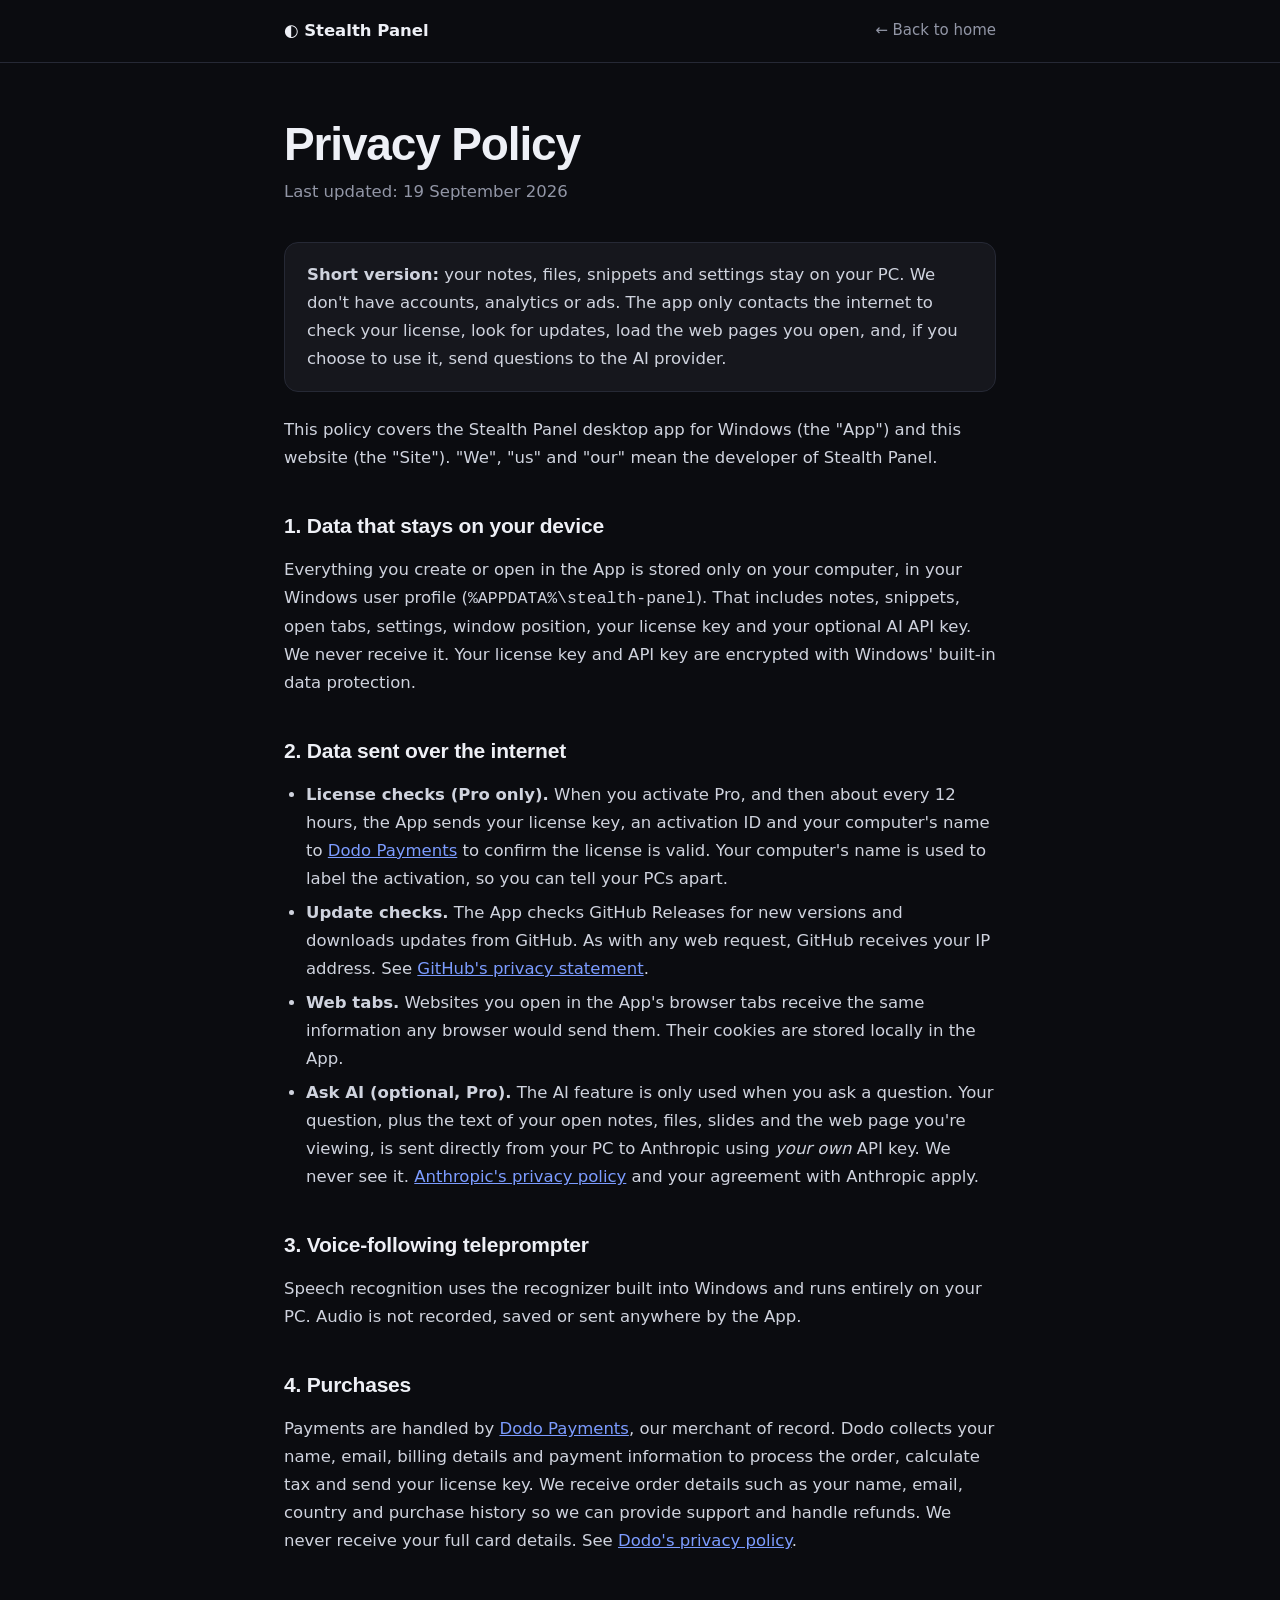
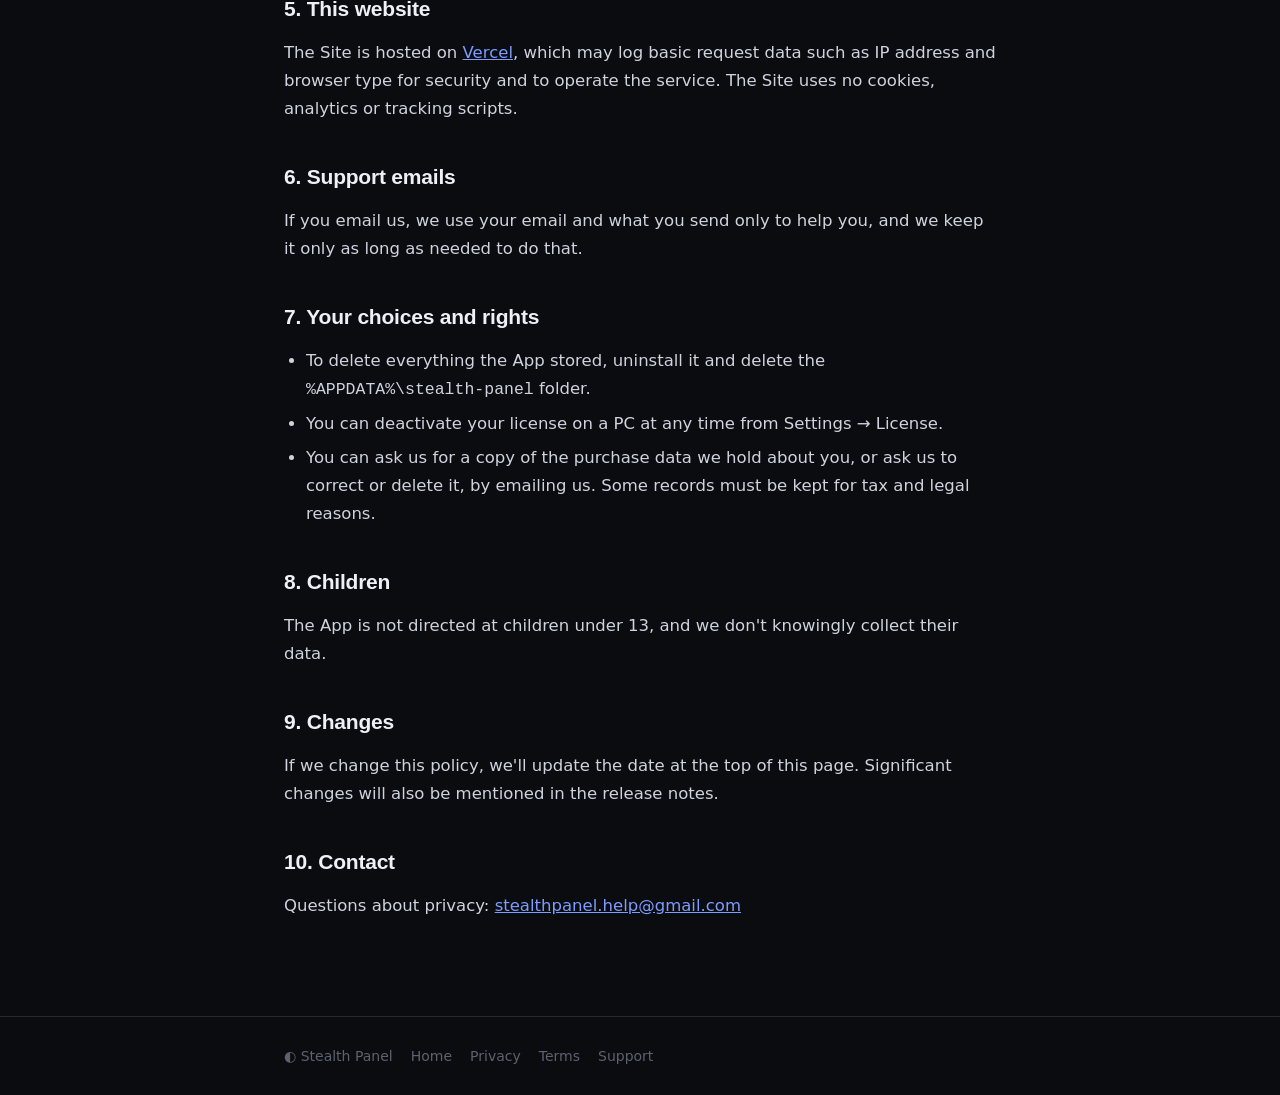
==== privacy.html @ d2cb4503 "Update site" ====
<!doctype html>
<html lang="en">
<head>
<meta charset="utf-8">
<meta name="viewport" content="width=device-width, initial-scale=1">
<title>Privacy Policy — Stealth Panel</title>
<meta name="description" content="How Stealth Panel handles your data: notes stay on your PC.">
<link rel="icon" href="data:image/svg+xml,<svg xmlns='http://www.w3.org/2000/svg' viewBox='0 0 100 100'><text y='.9em' font-size='90'>◐</text></svg>">
<link rel="stylesheet" href="legal.css">
</head>
<body>
<nav><div><a href="/">◐ Stealth Panel</a><a class="back" href="/">← Back to home</a></div></nav>
<main>
<h1>Privacy Policy</h1>
<p class="updated">Last updated: 19 September 2026</p>

<div class="box"><p><strong>Short version:</strong> your notes, files, snippets and settings stay on your PC. We don't have accounts, analytics or ads. The app only contacts the internet to check your license, look for updates, load the web pages you open, and, if you choose to use it, send questions to the AI provider.</p></div>

<p>This policy covers the Stealth Panel desktop app for Windows (the "App") and this website (the "Site"). "We", "us" and "our" mean the developer of Stealth Panel.</p>

<h2>1. Data that stays on your device</h2>
<p>Everything you create or open in the App is stored only on your computer, in your Windows user profile (<code>%APPDATA%\stealth-panel</code>). That includes notes, snippets, open tabs, settings, window position, your license key and your optional AI API key. We never receive it. Your license key and API key are encrypted with Windows' built-in data protection.</p>

<h2>2. Data sent over the internet</h2>
<ul>
  <li><strong>License checks (Pro only).</strong> When you activate Pro, and then about every 12 hours, the App sends your license key, an activation ID and your computer's name to <a href="https://dodopayments.com/privacy-policy" rel="noopener">Dodo Payments</a> to confirm the license is valid. Your computer's name is used to label the activation, so you can tell your PCs apart.</li>
  <li><strong>Update checks.</strong> The App checks GitHub Releases for new versions and downloads updates from GitHub. As with any web request, GitHub receives your IP address. See <a href="https://docs.github.com/site-policy/privacy-policies/github-general-privacy-statement" rel="noopener">GitHub's privacy statement</a>.</li>
  <li><strong>Web tabs.</strong> Websites you open in the App's browser tabs receive the same information any browser would send them. Their cookies are stored locally in the App.</li>
  <li><strong>Ask AI (optional, Pro).</strong> The AI feature is only used when you ask a question. Your question, plus the text of your open notes, files, slides and the web page you're viewing, is sent directly from your PC to Anthropic using <em>your own</em> API key. We never see it. <a href="https://www.anthropic.com/legal/privacy" rel="noopener">Anthropic's privacy policy</a> and your agreement with Anthropic apply.</li>
</ul>

<h2>3. Voice-following teleprompter</h2>
<p>Speech recognition uses the recognizer built into Windows and runs entirely on your PC. Audio is not recorded, saved or sent anywhere by the App.</p>

<h2>4. Purchases</h2>
<p>Payments are handled by <a href="https://dodopayments.com" rel="noopener">Dodo Payments</a>, our merchant of record. Dodo collects your name, email, billing details and payment information to process the order, calculate tax and send your license key. We receive order details such as your name, email, country and purchase history so we can provide support and handle refunds. We never receive your full card details. See <a href="https://dodopayments.com/privacy-policy" rel="noopener">Dodo's privacy policy</a>.</p>

<h2>5. This website</h2>
<p>The Site is hosted on <a href="https://vercel.com/legal/privacy-policy" rel="noopener">Vercel</a>, which may log basic request data such as IP address and browser type for security and to operate the service. The Site uses no cookies, analytics or tracking scripts.</p>

<h2>6. Support emails</h2>
<p>If you email us, we use your email and what you send only to help you, and we keep it only as long as needed to do that.</p>

<h2>7. Your choices and rights</h2>
<ul>
  <li>To delete everything the App stored, uninstall it and delete the <code>%APPDATA%\stealth-panel</code> folder.</li>
  <li>You can deactivate your license on a PC at any time from Settings → License.</li>
  <li>You can ask us for a copy of the purchase data we hold about you, or ask us to correct or delete it, by emailing us. Some records must be kept for tax and legal reasons.</li>
</ul>

<h2>8. Children</h2>
<p>The App is not directed at children under 13, and we don't knowingly collect their data.</p>

<h2>9. Changes</h2>
<p>If we change this policy, we'll update the date at the top of this page. Significant changes will also be mentioned in the release notes.</p>

<h2>10. Contact</h2>
<p>Questions about privacy: <a href="mailto:stealthpanel.help@gmail.com">stealthpanel.help@gmail.com</a></p>
</main>
<footer><div>◐ Stealth Panel<a href="/">Home</a><a href="/privacy.html">Privacy</a><a href="/terms.html">Terms</a><a href="mailto:stealthpanel.help@gmail.com">Support</a></div></footer>
</body>
</html>
---- legal.css ----
:root { --bg:#0b0c10; --surface:#16171d; --line:#262935; --text:#eef0f6; --dim:#9296a6; --accent:#7c9cff; --pink:#f472b6; }
* { box-sizing:border-box; }
body { margin:0; background:var(--bg); color:var(--text); font:16.5px/1.7 "Segoe UI Variable Text","Segoe UI",-apple-system,system-ui,sans-serif; -webkit-font-smoothing:antialiased; }
nav { border-bottom:1px solid var(--line); }
nav div, main, footer div { max-width:760px; margin:0 auto; padding:0 24px; }
nav div { display:flex; align-items:center; height:62px; gap:20px; }
nav a { color:var(--text); text-decoration:none; font-weight:700; }
nav a.back { margin-left:auto; font-weight:400; color:var(--dim); font-size:15px; }
main { padding-top:56px; padding-bottom:80px; }
h1 { font:700 clamp(34px,6vw,46px)/1.1 "Segoe UI Variable Display","Segoe UI",sans-serif; letter-spacing:-.025em; margin:0 0 8px; }
.updated { color:var(--dim); margin:0 0 36px; }
h2 { font:650 21px/1.3 "Segoe UI Variable Display","Segoe UI",sans-serif; margin:40px 0 10px; letter-spacing:-.01em; }
p, li { color:#cfd3de; }
a { color:var(--accent); }
ul { padding-left:22px; } li { margin:6px 0; }
.box { background:var(--surface); border:1px solid var(--line); border-radius:14px; padding:18px 22px; margin:24px 0; }
.box p { margin:0; }
footer { border-top:1px solid var(--line); padding:28px 0; color:#5d6170; font-size:14px; }
footer a { color:#5d6170; margin-left:18px; text-decoration:none; } footer a:hover { color:var(--text); }
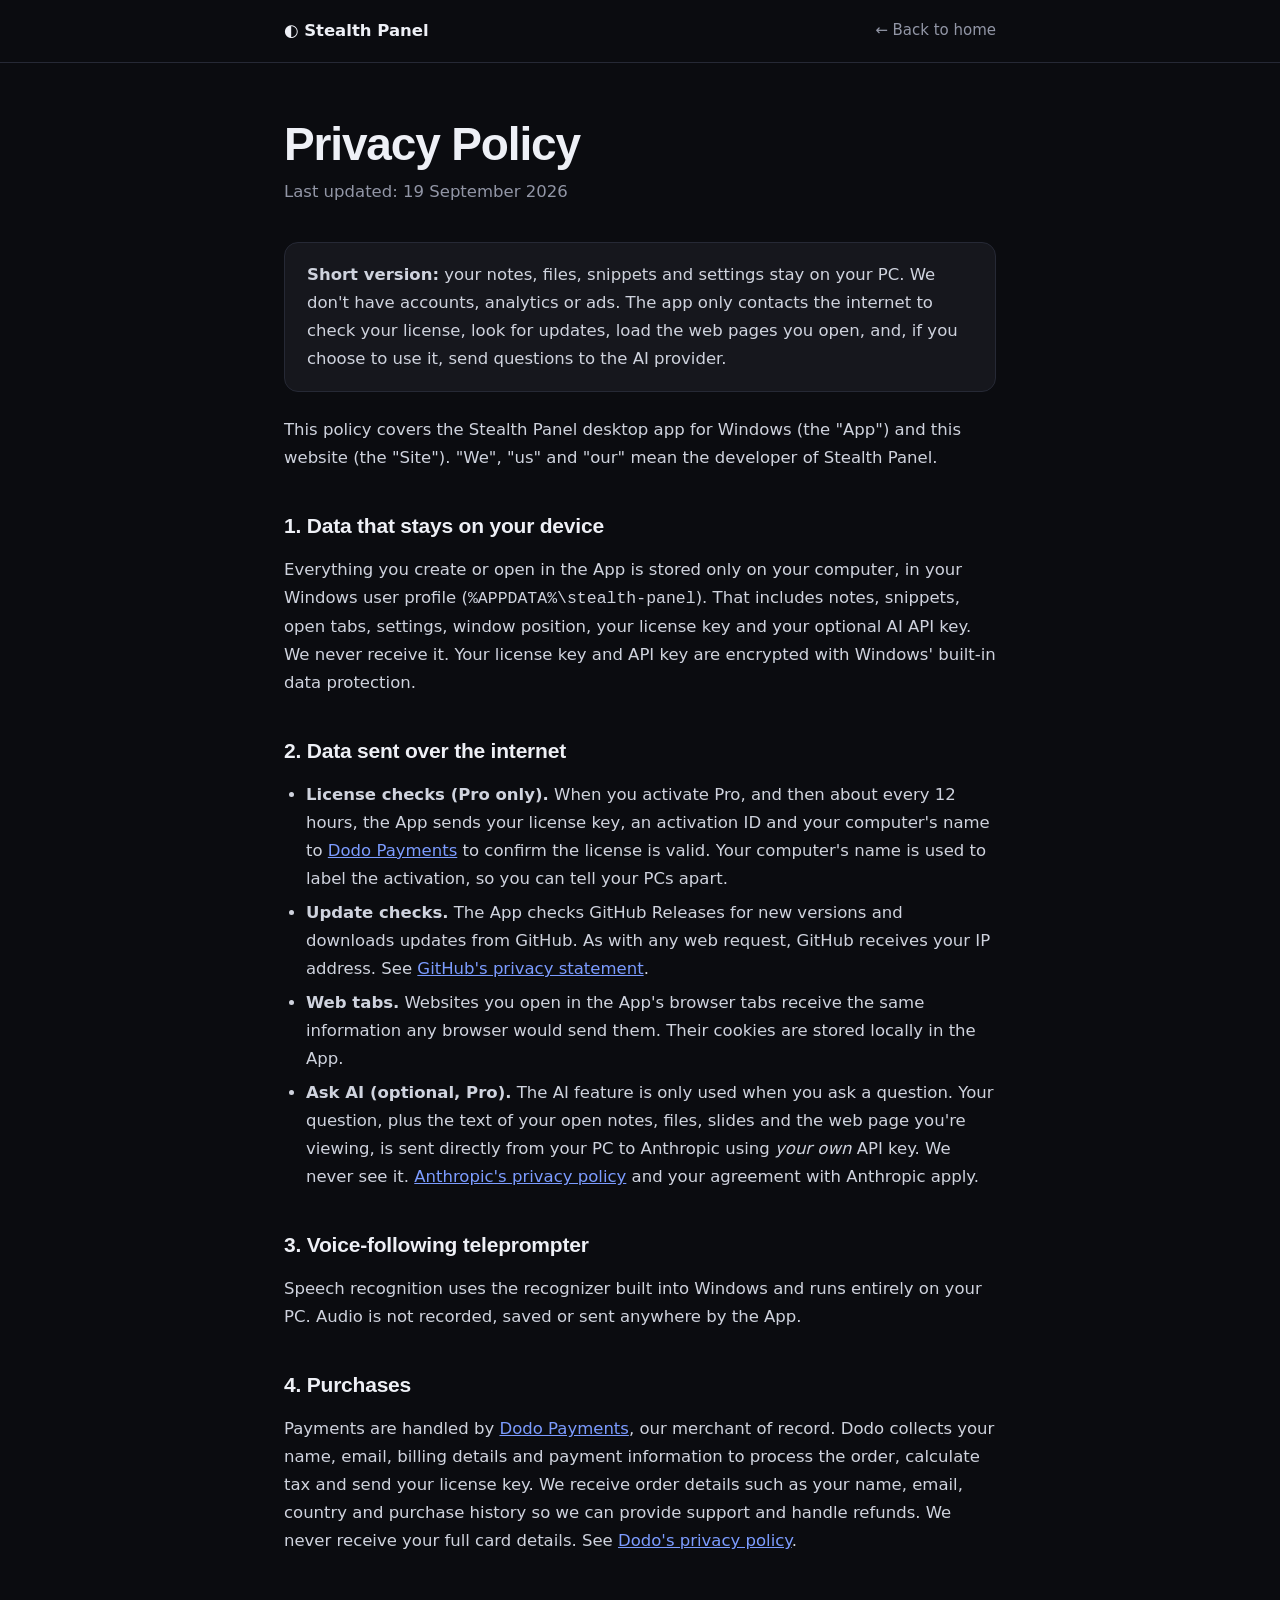
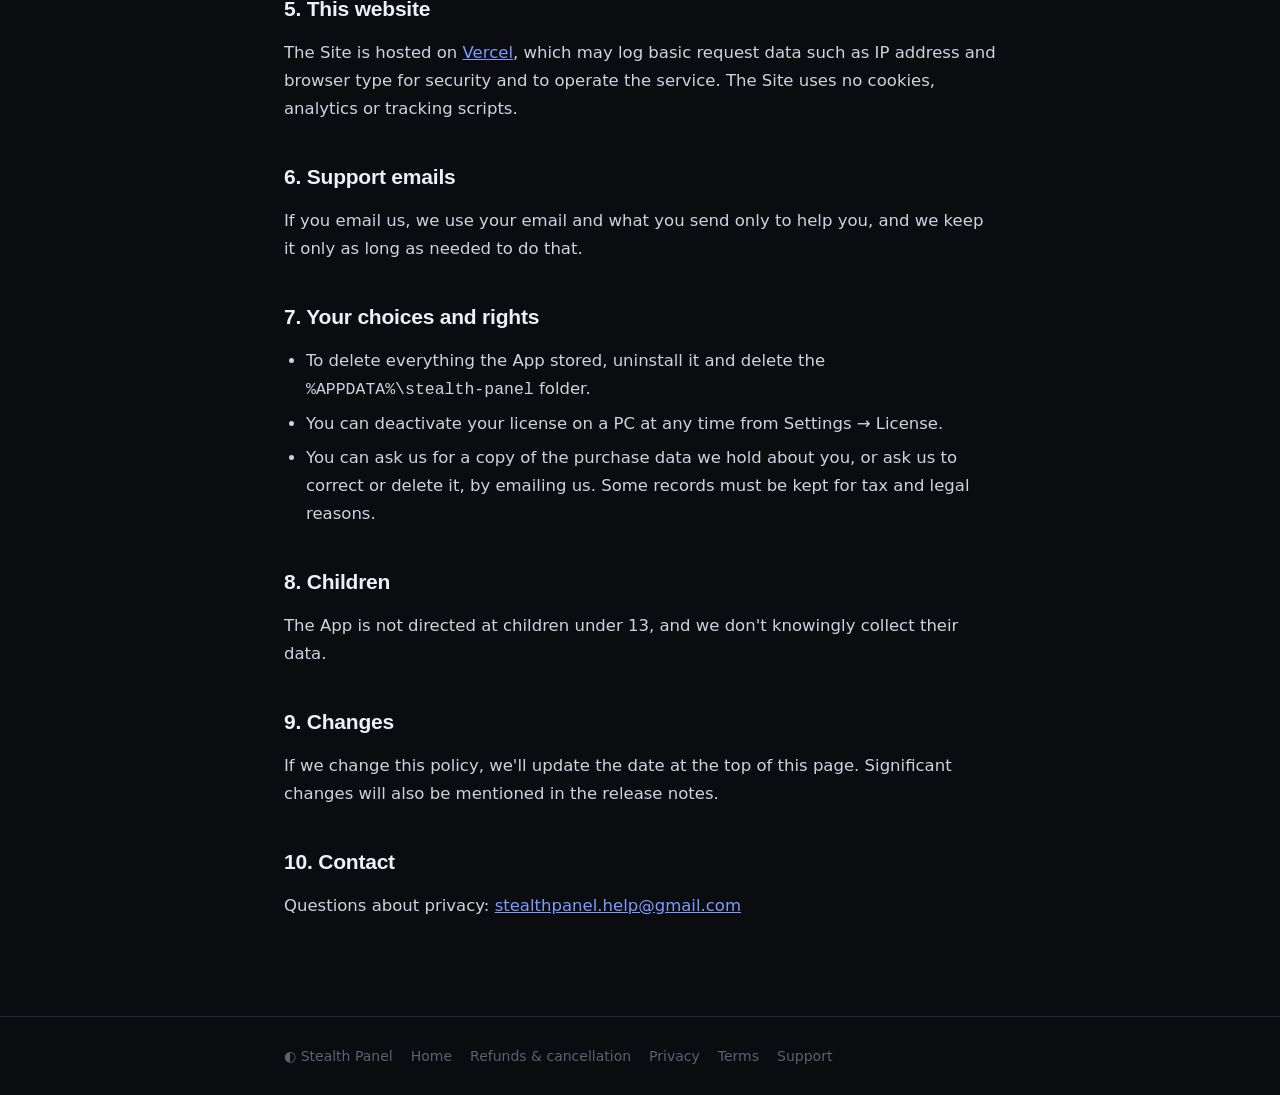
==== commit 2156f5bf: "Update site" ====
--- a/privacy.html
+++ b/privacy.html
@@ -57,6 +57,6 @@
 <h2>10. Contact</h2>
 <p>Questions about privacy: <a href="mailto:stealthpanel.help@gmail.com">stealthpanel.help@gmail.com</a></p>
 </main>
-<footer><div>◐ Stealth Panel<a href="/">Home</a><a href="/privacy.html">Privacy</a><a href="/terms.html">Terms</a><a href="mailto:stealthpanel.help@gmail.com">Support</a></div></footer>
+<footer><div>◐ Stealth Panel<a href="/">Home</a><a href="/terms.html#refunds">Refunds &amp; cancellation</a><a href="/privacy.html">Privacy</a><a href="/terms.html">Terms</a><a href="mailto:stealthpanel.help@gmail.com">Support</a></div></footer>
 </body>
 </html>
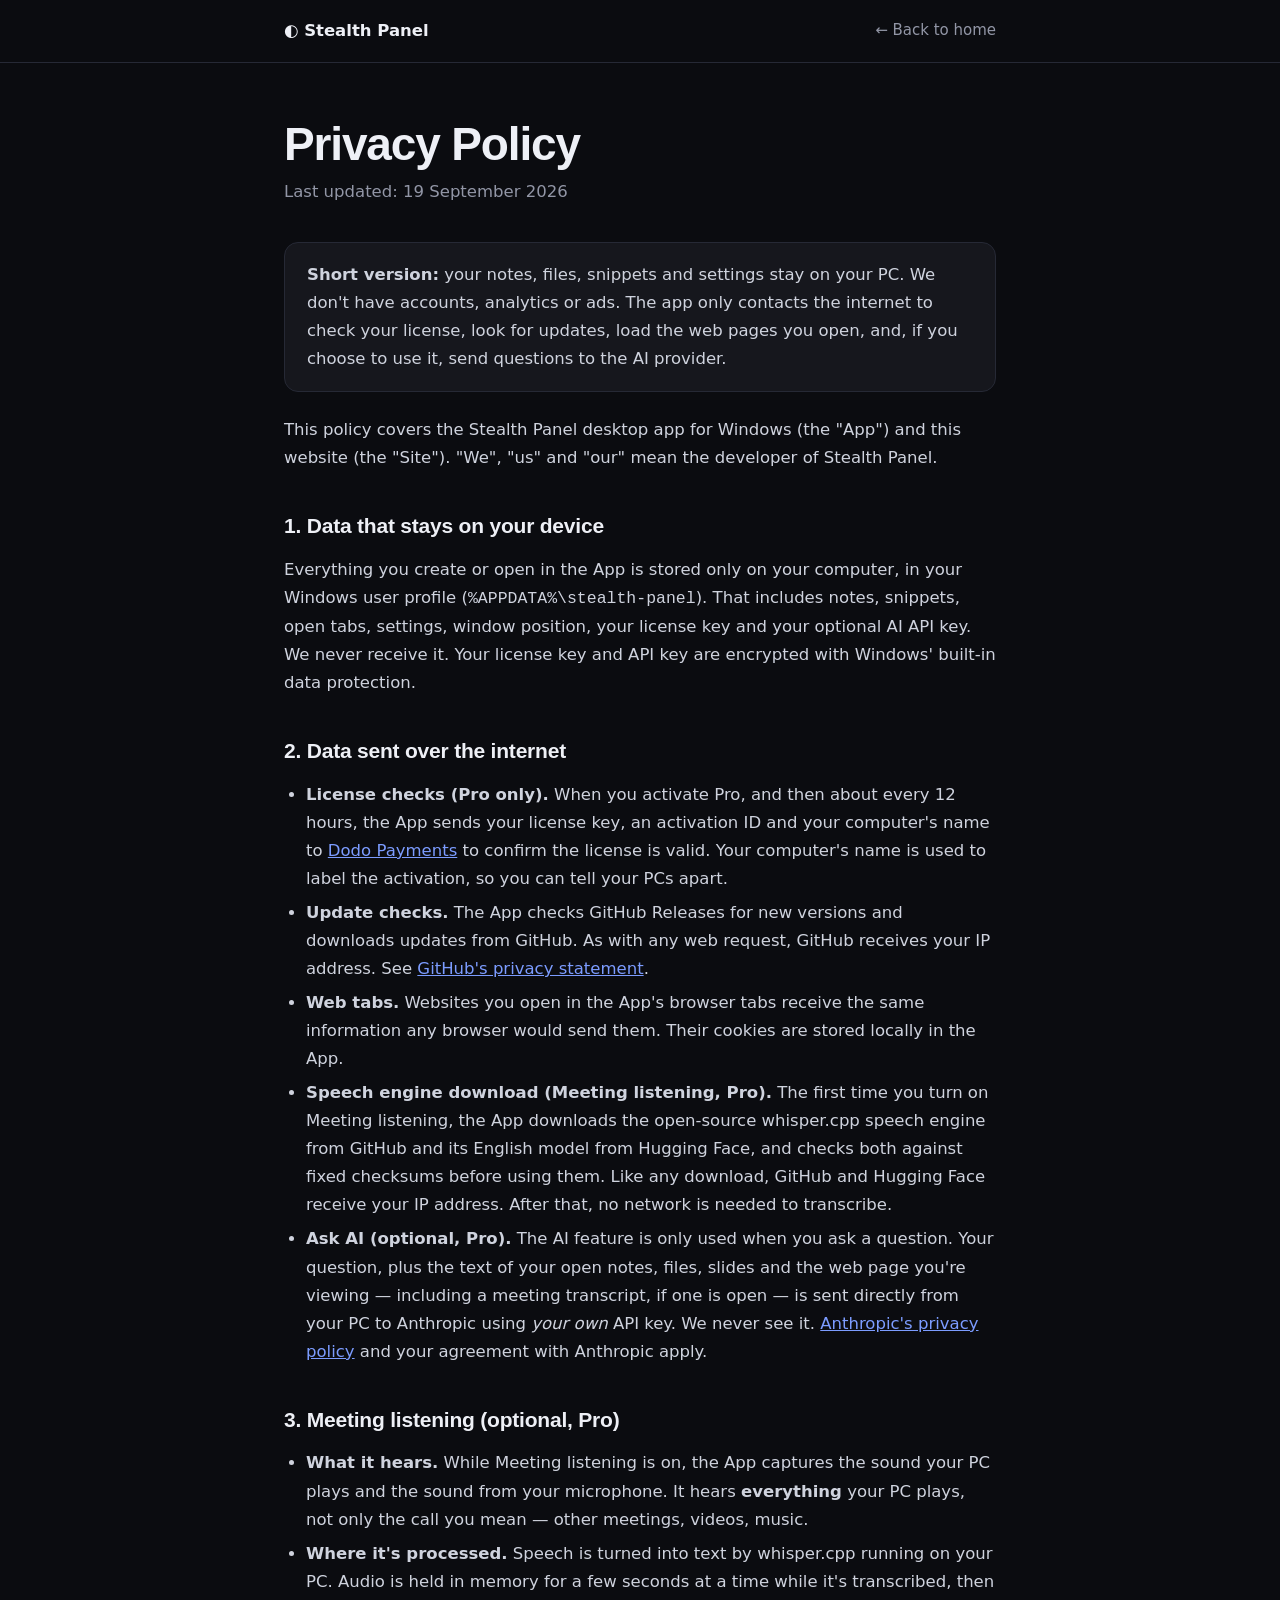
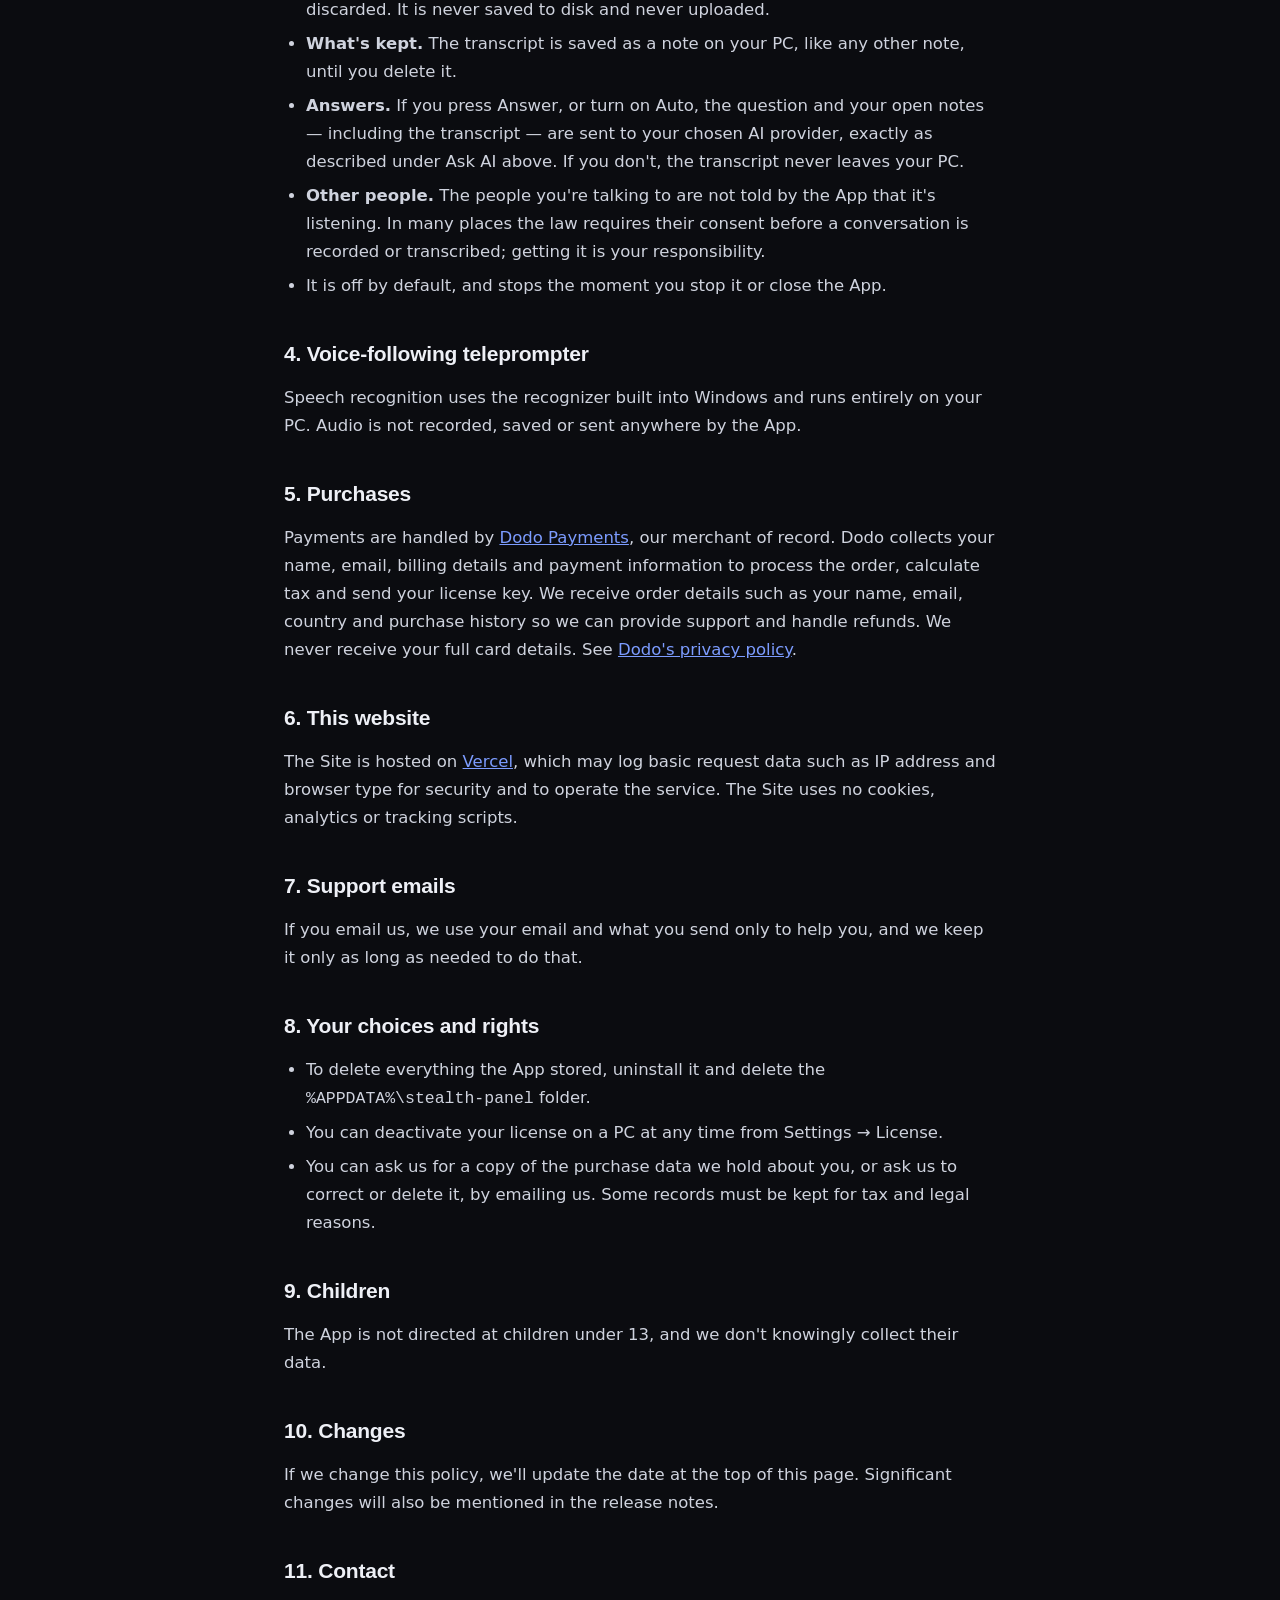
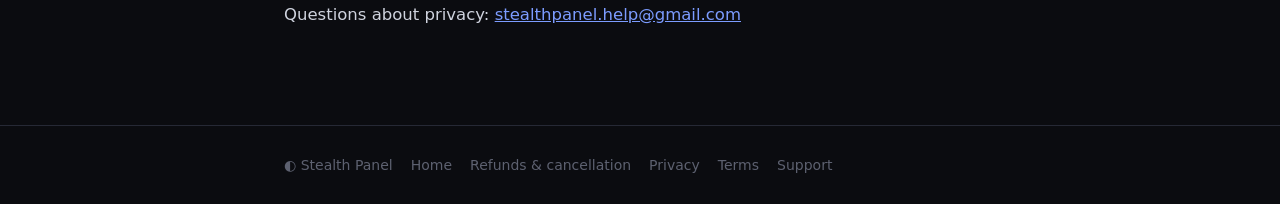
==== commit 79124894: "Update site" ====
--- a/privacy.html
+++ b/privacy.html
@@ -26,35 +26,46 @@
   <li><strong>License checks (Pro only).</strong> When you activate Pro, and then about every 12 hours, the App sends your license key, an activation ID and your computer's name to <a href="https://dodopayments.com/privacy-policy" rel="noopener">Dodo Payments</a> to confirm the license is valid. Your computer's name is used to label the activation, so you can tell your PCs apart.</li>
   <li><strong>Update checks.</strong> The App checks GitHub Releases for new versions and downloads updates from GitHub. As with any web request, GitHub receives your IP address. See <a href="https://docs.github.com/site-policy/privacy-policies/github-general-privacy-statement" rel="noopener">GitHub's privacy statement</a>.</li>
   <li><strong>Web tabs.</strong> Websites you open in the App's browser tabs receive the same information any browser would send them. Their cookies are stored locally in the App.</li>
-  <li><strong>Ask AI (optional, Pro).</strong> The AI feature is only used when you ask a question. Your question, plus the text of your open notes, files, slides and the web page you're viewing, is sent directly from your PC to Anthropic using <em>your own</em> API key. We never see it. <a href="https://www.anthropic.com/legal/privacy" rel="noopener">Anthropic's privacy policy</a> and your agreement with Anthropic apply.</li>
+  <li><strong>Speech engine download (Meeting listening, Pro).</strong> The first time you turn on Meeting listening, the App downloads the open-source whisper.cpp speech engine from GitHub and its English model from Hugging Face, and checks both against fixed checksums before using them. Like any download, GitHub and Hugging Face receive your IP address. After that, no network is needed to transcribe.</li>
+  <li><strong>Ask AI (optional, Pro).</strong> The AI feature is only used when you ask a question. Your question, plus the text of your open notes, files, slides and the web page you're viewing — including a meeting transcript, if one is open — is sent directly from your PC to Anthropic using <em>your own</em> API key. We never see it. <a href="https://www.anthropic.com/legal/privacy" rel="noopener">Anthropic's privacy policy</a> and your agreement with Anthropic apply.</li>
 </ul>
 
-<h2>3. Voice-following teleprompter</h2>
+<h2>3. Meeting listening (optional, Pro)</h2>
+<ul>
+  <li><strong>What it hears.</strong> While Meeting listening is on, the App captures the sound your PC plays and the sound from your microphone. It hears <strong>everything</strong> your PC plays, not only the call you mean — other meetings, videos, music.</li>
+  <li><strong>Where it's processed.</strong> Speech is turned into text by whisper.cpp running on your PC. Audio is held in memory for a few seconds at a time while it's transcribed, then discarded. It is never saved to disk and never uploaded.</li>
+  <li><strong>What's kept.</strong> The transcript is saved as a note on your PC, like any other note, until you delete it.</li>
+  <li><strong>Answers.</strong> If you press Answer, or turn on Auto, the question and your open notes — including the transcript — are sent to your chosen AI provider, exactly as described under Ask AI above. If you don't, the transcript never leaves your PC.</li>
+  <li><strong>Other people.</strong> The people you're talking to are not told by the App that it's listening. In many places the law requires their consent before a conversation is recorded or transcribed; getting it is your responsibility.</li>
+  <li>It is off by default, and stops the moment you stop it or close the App.</li>
+</ul>
+
+<h2>4. Voice-following teleprompter</h2>
 <p>Speech recognition uses the recognizer built into Windows and runs entirely on your PC. Audio is not recorded, saved or sent anywhere by the App.</p>
 
-<h2>4. Purchases</h2>
+<h2>5. Purchases</h2>
 <p>Payments are handled by <a href="https://dodopayments.com" rel="noopener">Dodo Payments</a>, our merchant of record. Dodo collects your name, email, billing details and payment information to process the order, calculate tax and send your license key. We receive order details such as your name, email, country and purchase history so we can provide support and handle refunds. We never receive your full card details. See <a href="https://dodopayments.com/privacy-policy" rel="noopener">Dodo's privacy policy</a>.</p>
 
-<h2>5. This website</h2>
+<h2>6. This website</h2>
 <p>The Site is hosted on <a href="https://vercel.com/legal/privacy-policy" rel="noopener">Vercel</a>, which may log basic request data such as IP address and browser type for security and to operate the service. The Site uses no cookies, analytics or tracking scripts.</p>
 
-<h2>6. Support emails</h2>
+<h2>7. Support emails</h2>
 <p>If you email us, we use your email and what you send only to help you, and we keep it only as long as needed to do that.</p>
 
-<h2>7. Your choices and rights</h2>
+<h2>8. Your choices and rights</h2>
 <ul>
   <li>To delete everything the App stored, uninstall it and delete the <code>%APPDATA%\stealth-panel</code> folder.</li>
   <li>You can deactivate your license on a PC at any time from Settings → License.</li>
   <li>You can ask us for a copy of the purchase data we hold about you, or ask us to correct or delete it, by emailing us. Some records must be kept for tax and legal reasons.</li>
 </ul>
 
-<h2>8. Children</h2>
+<h2>9. Children</h2>
 <p>The App is not directed at children under 13, and we don't knowingly collect their data.</p>
 
-<h2>9. Changes</h2>
+<h2>10. Changes</h2>
 <p>If we change this policy, we'll update the date at the top of this page. Significant changes will also be mentioned in the release notes.</p>
 
-<h2>10. Contact</h2>
+<h2>11. Contact</h2>
 <p>Questions about privacy: <a href="mailto:stealthpanel.help@gmail.com">stealthpanel.help@gmail.com</a></p>
 </main>
 <footer><div>◐ Stealth Panel<a href="/">Home</a><a href="/terms.html#refunds">Refunds &amp; cancellation</a><a href="/privacy.html">Privacy</a><a href="/terms.html">Terms</a><a href="mailto:stealthpanel.help@gmail.com">Support</a></div></footer>
